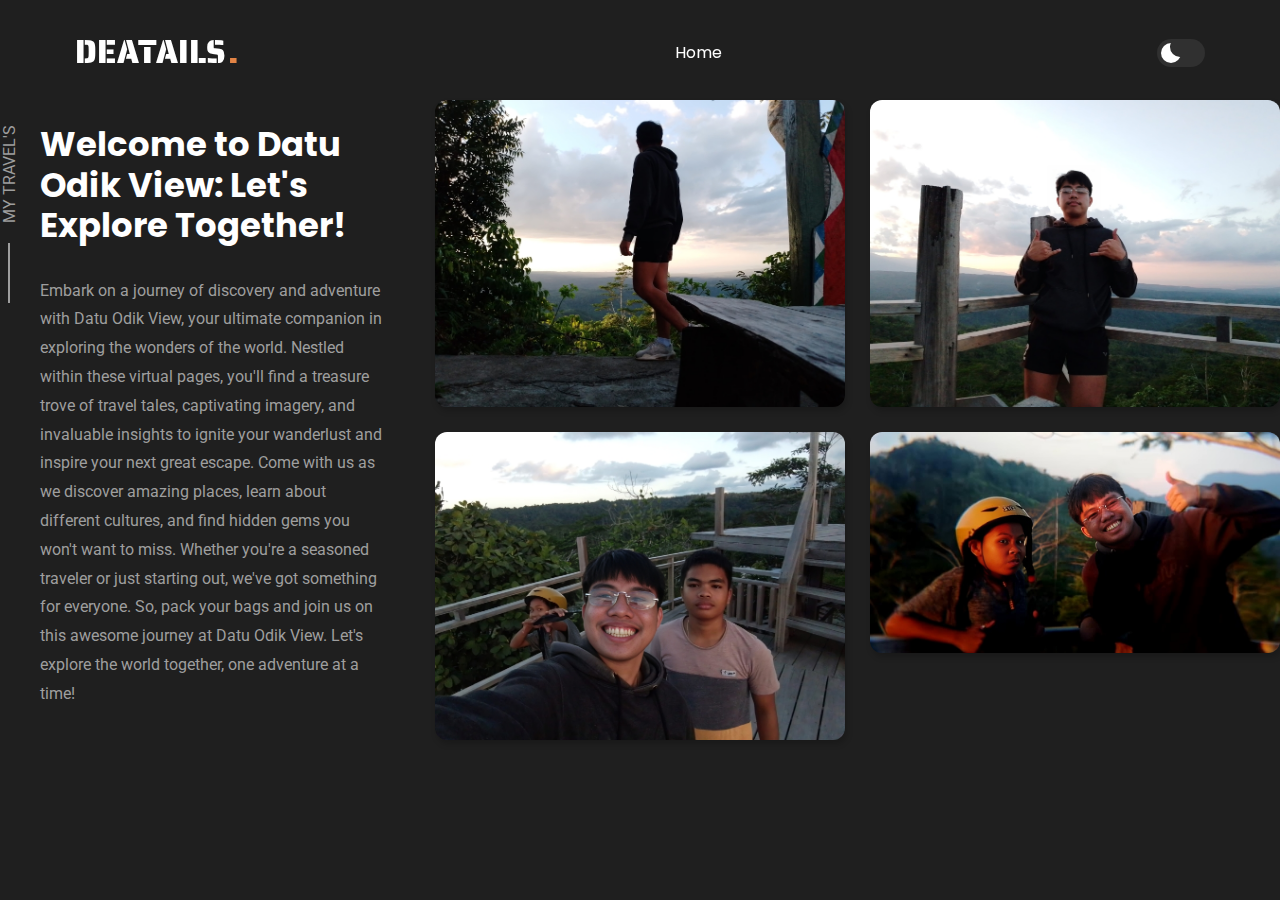
==== details.html @ 802feb9b "Add files via upload" ====
<!DOCTYPE >
<html lang="en">

<head>
    <meta charset="UTF-8">
    <meta http-equiv="X-UA-Compatible" content="IE=edge">
    <meta name="viewport" content="width=device-width, initial-scale=1.0">
    <title>THE FORUM | HCI102</title>

    <!-- 
    - favicon
  -->
    <link rel="shortcut icon" href="./assets/images/log2.png" type="image/svg+xml">

    <!-- 
    - custom css link
  -->
    <link rel="stylesheet" href="./assets/css/details.css">

    <!-- 
    - google font link
  -->
    <link rel="preconnect" href="https://fonts.googleapis.com">
    <link rel="preconnect" href="https://fonts.gstatic.com" crossorigin>
    <link href="https://fonts.googleapis.com/css2?family=Poppins:wght@700&family=Roboto:wght@400;700&family=Saira+Stencil+One&display=swap" rel="stylesheet">

</head>

<body id="top" class="dark_theme">

    <!-- 
    - #HEADER
  -->

    <header class="header" data-header>
        <div class="container">

            <h1 class="h1 logo">
                <a href="#">DEATAILS<span>.</span></a>
            </h1>

            <div class="navbar-actions">

                <!-- <select name="language" id="lang">
          <option value="en">En</option>
          <option value="ar">Ar</option> -->
                </select>

                <button class="theme-btn" aria-label="Change Theme" title="Change Theme" data-theme-btn>
          <span class="icon"></span>
        </button>

            </div>

            <button class="nav-toggle-btn" aria-label="Toggle Menu" title="Toggle Menu" data-nav-toggle-btn>
        <span class="one"></span>
        <span class="two"></span>
        <span class="three"></span>
      </button>

            <nav class="navbar" data-navbar>
                <ul class="navbar-list">

                    <li>
                        <a href="./index.html" class="navbar-link">Home</a>
                    </li>
                    <!-- 
                    <li>
                        <a href="#about" class="navbar-link">About Me</a>
                    </li> -->

                    <!-- <li>
            <a href="#skills" class="navbar-link">Skills.</a>
          </li>

          <li>
            <a href="#portfolio" class="navbar-link">Portfolio.</a>
          </li>

          <li>
            <a href="#contact" class="navbar-link">Contact.</a>
          </li> -->

                </ul>
            </nav>

        </div>
    </header>
    <section class="project" id="portfolio">

        <ul class="project-list">

            <li>
                <div class="project-content section-content">

                    <p class="section-subtitle">My Travel's</p>

                    <h2 class="h3 section-title">Welcome to Datu Odik View: Let's Explore Together!</h2>

                    <p class="section-text">
                        Embark on a journey of discovery and adventure with Datu Odik View, your ultimate companion in exploring the wonders of the world. Nestled within these virtual pages, you'll find a treasure trove of travel tales, captivating imagery, and invaluable insights
                        to ignite your wanderlust and inspire your next great escape. Come with us as we discover amazing places, learn about different cultures, and find hidden gems you won't want to miss. Whether you're a seasoned traveler or just starting
                        out, we've got something for everyone. So, pack your bags and join us on this awesome journey at Datu Odik View. Let's explore the world together, one adventure at a time!
                    </p>

                </div>
            </li>

            <li>
                <a class="project-card">

                    <figure class="card-banner">
                        <img src="./assets/images/ureka1 (1).png" class="w-100" alt="A macintosh on a yellow background.">
                    </figure>

                    <div class="card-content">
                        <h3 class="h4 card-title">EUREKA | DATU ODIK VIEW</h3>

                        <time class="publish-date" datetime="2022-04">April 2024</time>
                    </div>

                </a>
            </li>

            <li>
                <a class="project-card">

                    <figure class="card-banner">
                        <img src="./assets/images/ureka1 (2).png" class="w-100" alt="On a Blue background, a Wacom and a mouse.">
                    </figure>

                    <div class="card-content">
                        <h3 class="h4 card-title">EUREKA | DATU ODIK VIEW</h3>

                        <time class="publish-date" datetime="2022-04">April 2024</time>
                    </div>

                </a>
            </li>

            <li>
                <a class="project-card">

                    <figure class="card-banner">
                        <img src="./assets/images/ureka1 (3).png" class="w-100" alt="A Cassette tape on a mellow apricot background.">
                    </figure>

                    <div class="card-content">
                        <h3 class="h4 card-title">EUREKA | DATU ODIK VIEW</h3>

                        <time class="publish-date" datetime="2022-04">April 2024</time>
                    </div>

                </a>
            </li>

            <li>
                <a class="project-card">

                    <figure class="card-banner">
                        <img src="./assets/images/ureka1 (4).png" class="w-100" alt="Blue digital watch on a dark liver background.">
                    </figure>

                    <div class="card-content">
                        <h3 class="h4 card-title">EUREKA | DATU ODIK VIEW</h3>

                        <time class="publish-date" datetime="2022-04">April 2024</time>
                    </div>

                </a>
            </li>

            <!-- <li>
    <button class="load-more">Load more work</button>
  </li> -->

        </ul>

    </section>
    <script>
        'use strict';

        /**
         * element toggle function
         */

        const elemToggleFunc = function(elem) {
            elem.classList.toggle("active");
        }



        /**
         * header sticky & go to top
         */

        const header = document.querySelector("[data-header]");
        const goTopBtn = document.querySelector("[data-go-top]");

        window.addEventListener("scroll", function() {

            if (window.scrollY >= 10) {
                header.classList.add("active");
                goTopBtn.classList.add("active");
            } else {
                header.classList.remove("active");
                goTopBtn.classList.remove("active");
            }

        });



        /**
         * navbar toggle
         */

        const navToggleBtn = document.querySelector("[data-nav-toggle-btn]");
        const navbar = document.querySelector("[data-navbar]");

        navToggleBtn.addEventListener("click", function() {

            elemToggleFunc(navToggleBtn);
            elemToggleFunc(navbar);
            elemToggleFunc(document.body);

        });



        /**
         * skills toggle
         */

        const toggleBtnBox = document.querySelector("[data-toggle-box]");
        const toggleBtns = document.querySelectorAll("[data-toggle-btn]");
        const skillsBox = document.querySelector("[data-skills-box]");

        for (let i = 0; i < toggleBtns.length; i++) {
            toggleBtns[i].addEventListener("click", function() {

                elemToggleFunc(toggleBtnBox);
                for (let i = 0; i < toggleBtns.length; i++) {
                    elemToggleFunc(toggleBtns[i]);
                }
                elemToggleFunc(skillsBox);

            });
        }



        /**
         * dark & light theme toggle
         */

        const themeToggleBtn = document.querySelector("[data-theme-btn]");

        themeToggleBtn.addEventListener("click", function() {

            elemToggleFunc(themeToggleBtn);

            if (themeToggleBtn.classList.contains("active")) {
                document.body.classList.remove("dark_theme");
                document.body.classList.add("light_theme");

                localStorage.setItem("theme", "light_theme");
            } else {
                document.body.classList.add("dark_theme");
                document.body.classList.remove("light_theme");

                localStorage.setItem("theme", "dark_theme");
            }

        });

        /**
         * check & apply last time selected theme from localStorage
         */

        if (localStorage.getItem("theme") === "light_theme") {
            themeToggleBtn.classList.add("active");
            document.body.classList.remove("dark_theme");
            document.body.classList.add("light_theme");
        } else {
            themeToggleBtn.classList.remove("active");
            document.body.classList.remove("light_theme");
            document.body.classList.add("dark_theme");
        }
    </script>
</body>

</html>
---- assets/css/details.css ----
/*-----------------------------------*\
 * style.css
\*-----------------------------------*/


/**
 * copyright 2022 codewithsadee
 */


/*-----------------------------------*\
 * #CUSTOM PROPERTY
\*-----------------------------------*/

:root {
    /**
   * colors
   */
    --raw-seinna: hsl(24, 74%, 58%);
    --sizzling-sunrise: hsl(51, 95%, 54%);
    --scarlet: hsl(13, 96%, 47%);
    --black: hsl(0, 0%, 0%);
    --white: hsl(0, 0%, 100%);
    /**
   * typography
   */
    --ff-saira-stencil-one: "Saira Stencil One", sans-serif;
    --ff-poppins: 'Poppins', sans-serif;
    --ff-roboto: 'Roboto', sans-serif;
    --fs-1: 2rem;
    --fs-2: calc(1.813rem + 1vw);
    --fs-3: calc(1.313rem + 1vw);
    --fs-4: 1.4rem;
    --fs-5: 1rem;
    --fs-6: 0.813rem;
    --fs-7: 0.75rem;
    --fw-400: 400;
    --fw-700: 700;
    /**
   * transition
   */
    --transition-1: 0.25s ease-in-out;
    /**
   * spacing
   */
    --section-padding: 80px;
    /**
   * radius
   */
    --radius-4: 4px;
    --radius-12: 12px;
}


/*-----------------------------------*\
 * #vid adjust
\*-----------------------------------*/

.vids {
    margin-left: -14em;
    margin-top: -0.90em;
}

@media (min-width: 250px) {
    .vids {
        position: absolute;
        margin-left: -14em;
        margin-top: -5em;
    }
}


/*-----------------------------------*\
 * #THEME COLORS
\*-----------------------------------*/

body.dark_theme {
    --bg-primary: hsl(0, 0%, 12%);
    --bg-secondary: hsl(0, 0%, 19%);
    --color-primary: hsl(0, 0%, 100%);
    --color-secondary: hsl(0, 0%, 62%);
    --card-shadow: hsla(0, 0%, 0%, 0.4);
    --input-bg: hsl(0, 0%, 16%);
    --shadow-1: 10px 10px 40px var(--card-shadow);
}

body.light_theme {
    --bg-primary: hsl(0, 0%, 90%);
    --bg-secondary: hsl(0, 0%, 100%);
    --color-primary: hsl(0, 0%, 12%);
    --color-secondary: hsl(0, 0%, 37%);
    --card-shadow: hsla(0, 0%, 0%, 0.1);
    --input-bg: hsl(0, 0%, 93%);
    --shadow-1: 10px 10px 40px var(--card-shadow);
}


/*-----------------------------------*\
 * #RESET
\*-----------------------------------*/

*,
*::before,
*::after {
    margin: 0;
    padding: 0;
    box-sizing: border-box;
}

li {
    list-style: none;
}

a {
    text-decoration: none;
}

a,
img,
time,
span,
input,
label,
select,
button,
textarea,
ion-icon {
    display: block;
}

input,
button,
select,
textarea {
    background: none;
    border: none;
    font: inherit;
}

button,
select {
    cursor: pointer;
}

input,
textarea {
    width: 100%;
}

ion-icon {
    pointer-events: none;
}

:is(a, button, select) {
    outline-color: var(--scarlet);
    outline-offset: 3px;
}

::selection {
    background: var(--color-primary);
    color: var(--bg-primary);
}

html {
    font-family: var(--ff-roboto);
    scroll-behavior: smooth;
}

body {
    background: var(--bg-primary);
    transition: var(--transition-1);
}

body.active {
    overflow: hidden;
}


/*-----------------------------------*\
 * #REUSED STYLE
\*-----------------------------------*/

.container {
    padding-inline: 10px;
}

.h1 {
    font-size: var(--fs-1);
    line-height: 1.2;
    font-weight: 400;
}

.h2,
.h3,
.h4 {
    color: var(--color-primary);
    font-family: var(--ff-poppins);
    line-height: 1.2;
}

.h2 {
    font-size: var(--fs-2);
}

.h3 {
    font-size: var(--fs-3);
}

.h4 {
    font-size: var(--fs-5);
}

.w-100 {
    width: 100%;
}

.btn {
    max-width: max-content;
    color: var(--color-primary);
    font-weight: var(--fw-700);
    text-transform: uppercase;
    letter-spacing: 0.5px;
    padding: 10px 25px;
    border: 1px solid transparent;
    border-radius: var(--radius-4);
    transition: var(--transition-1);
}

.btn-primary {
    border-color: var(--color-primary);
}

.btn-primary:is(:hover, :focus) {
    background: var(--color-primary);
    color: var(--bg-primary);
}

.btn-secondary {
    background: var(--raw-seinna);
    border-color: var(--raw-seinna);
    color: var(--black);
}

.btn-secondary:is(:hover, :focus) {
    --raw-seinna: hsl(24, 74%, 64%);
}

.section-subtitle {
    position: relative;
    color: var(--color-secondary);
    text-transform: uppercase;
    padding-bottom: 5px;
    margin-bottom: 30px;
}

.section-subtitle::after {
    content: "";
    position: absolute;
    top: 100%;
    left: 0;
    width: 60px;
    height: 2px;
    background: var(--color-secondary);
}

.section-title {
    max-width: 350px;
    margin-bottom: 30px;
}

.section-text {
    color: var(--color-secondary);
    line-height: 1.8;
    margin-bottom: 30px;
}

.tooltip {
    position: absolute;
    top: -40px;
    background: var(--raw-seinna);
    min-width: max-content;
    color: var(--white);
    font-size: 15px;
    font-weight: var(--fw-700);
    padding: 5px 10px;
    border-radius: var(--radius-4);
    box-shadow: var(--shadow-1);
    transform: translateY(-10px);
    opacity: 0;
    pointer-events: none;
    transition: var(--transition-1);
    z-index: 1;
}


/*-----------------------------------*\
 * #HEADER
\*-----------------------------------*/

.header {
    padding-block: 15px;
    position: fixed;
    top: 0;
    left: 0;
    width: 100%;
    transition: var(--transition-1);
    z-index: 4;
}

.header.active {
    padding-block: 12px;
    background: var(--bg-secondary);
    box-shadow: var(--shadow-1);
}

.header .container {
    display: flex;
    justify-content: space-between;
    align-items: center;
    gap: 10px;
}

.logo {
    position: relative;
    min-width: 77px;
    z-index: 2;
}

.logo a {
    color: var(--color-primary);
    font-family: var(--ff-saira-stencil-one);
}

.logo span {
    display: inline-block;
    color: var(--raw-seinna);
    margin-left: 2px;
}

.navbar-actions {
    display: flex;
    align-items: center;
    gap: 15px;
    margin-left: auto;
}

.navbar-actions select {
    color: var(--color-primary);
    width: 45px;
}

.navbar-actions option {
    background: var(--bg-primary);
    color: var(--color-primary);
}

.theme-btn {
    padding: 4px;
    width: 48px;
    background: var(--bg-secondary);
    border-radius: 100px;
    transition: var(--transition-1);
}

.header.active .theme-btn {
    background: var(--bg-primary);
}

.theme-btn .icon {
    position: relative;
    left: 0;
    width: 20px;
    height: 20px;
    border-radius: 50px;
    box-shadow: inset 9px -6px var(--color-primary);
    transition: var(--transition-1);
}

.theme-btn.active .icon {
    left: 20px;
    box-shadow: inset 20px -20px var(--sizzling-sunrise);
}

.nav-toggle-btn {
    position: relative;
    transform: rotate(-55deg);
    transition: var(--transition-1);
    z-index: 2;
}

.nav-toggle-btn.active {
    transform: rotate(-45deg);
}

.nav-toggle-btn span {
    width: 20px;
    height: 2px;
    background: var(--color-primary);
    margin: 5px;
    transition: var(--transition-1);
}

.nav-toggle-btn :is(.one, .three) {
    width: 10px;
}

.nav-toggle-btn .one {
    margin-left: auto;
    transform-origin: left;
}

.nav-toggle-btn .three {
    transform-origin: right;
}

.nav-toggle-btn.active .one {
    transform: rotate(90deg) translateX(-3px);
}

.nav-toggle-btn.active .three {
    transform: rotate(90deg) translateX(3px);
}

.navbar {
    position: fixed;
    background: var(--bg-secondary);
    top: 100%;
    left: 0;
    width: 100%;
    height: 100%;
    display: grid;
    place-items: center;
    visibility: hidden;
    transition: 0.75s cubic-bezier(0.71, 0.01, 0.24, 0.99);
    transition-delay: 0.5s;
    z-index: 1;
}

.navbar.active {
    top: 0;
    visibility: visible;
    transition-delay: 0s;
}

.navbar-list>li {
    margin-block: 20px;
    padding-inline: 50px;
    overflow: hidden;
}

.navbar-link {
    position: relative;
    width: max-content;
    margin-inline: auto;
    color: var(--color-primary);
    font-family: var(--ff-poppins);
    font-size: var(--fs-1);
    padding: 10px;
    transform: translateY(50px);
    transition: 0.75s cubic-bezier(0.68, -0.55, 0.27, 2);
}

.navbar.active .navbar-link {
    transform: translateY(0);
    transition-delay: 0.5s;
}

.navbar-link::before {
    content: "";
    position: absolute;
    top: 50%;
    transform: translateY(-50%);
    left: 0;
    height: 5px;
    width: 0;
    background: var(--raw-seinna);
    transition: var(--transition-1);
}

.navbar-link:is(:hover, :focus)::before {
    width: 100%;
}


/*-----------------------------------*\
 * #HERO
\*-----------------------------------*/

main {
    overflow-x: hidden;
}

.hero {
    min-height: 100vh;
    display: flex;
    flex-direction: column;
    justify-content: center;
    align-items: center;
    padding-top: 115px;
    margin-bottom: var(--section-padding);
}

.hero-banner {
    max-width: 500px;
    width: 125%;
    margin-bottom: 30px;
}

:is(.hero-social-list, .scroll-down) {
    display: none;
}

.hero-content {
    max-width: 450px;
}

.hero-title {
    text-align: center;
    margin-bottom: 30px;
}

.hero .btn-primary {
    margin-inline: auto;
}


/*-----------------------------------*\
 * #STATS
\*-----------------------------------*/

.stats {
    padding-block: var(--section-padding);
}

.stats-list {
    display: grid;
    gap: 30px;
}

.stats-card {
    background: var(--bg-secondary);
    display: flex;
    align-items: center;
    gap: 10px;
    padding: 25px;
    border-radius: var(--radius-12);
    box-shadow: var(--shadow-1);
    transition: var(--transition-1);
}

.stats-card:is(:hover, :focus) {
    transform: translateY(-5px);
}

.stats-card .card-icon {
    background: var(--raw-seinna);
    width: 60px;
    height: 60px;
    display: grid;
    place-items: center;
    border-radius: 50%;
}

.stats-card .card-icon img {
    width: 70%;
    filter: invert(1);
}

.stats-card .card-title {
    width: calc(100% - 95px);
    color: var(--raw-seinna);
    text-align: center;
}

.stats-card .card-title strong {
    display: block;
    color: var(--color-primary);
    font-size: initial;
    line-height: 1.3;
    margin-top: 5px;
}

.stats-card>ion-icon {
    color: var(--color-secondary);
}


/*-----------------------------------*\
 * #ABOUT
\*-----------------------------------*/

.about {
    padding-block: var(--section-padding);
}

.about-banner {
    max-width: 400px;
    margin-inline: auto;
    margin-bottom: 80px;
}

.about .btn {
    max-width: unset;
    width: 100%;
}

.about .btn-secondary {
    margin-bottom: 10px;
}


/*-----------------------------------*\
 * #SKILLS
\*-----------------------------------*/

.skills {
    padding-block: var(--section-padding);
}

.skills-content {
    margin-bottom: 50px;
}

.skills-toggle {
    background: var(--bg-secondary);
    position: relative;
    width: max-content;
    margin-inline: auto;
    display: flex;
    align-items: center;
    padding: 5px;
    border-radius: 100px;
    box-shadow: var(--shadow-1);
    z-index: 1;
}

.skills-toggle::before {
    content: "";
    position: absolute;
    top: 5px;
    left: 5px;
    bottom: 5px;
    width: 93px;
    background: var(--raw-seinna);
    border-radius: 100px;
    transition: var(--transition-1);
    z-index: -1;
}

.skills-toggle.active::before {
    left: 110px;
    width: 100px;
}

.toggle-btn {
    color: var(--color-primary);
    font-family: var(--ff-poppins);
    padding: 5px 25px;
    transition: var(--transition-1);
}

.toggle-btn.active {
    color: var(--white);
}

.skills-box.active .skills-list,
.skills-box .tools-list {
    display: none;
}

.skills-box .skills-list,
.skills-box.active .tools-list {
    display: flex;
    flex-wrap: wrap;
    justify-content: center;
    align-items: center;
    gap: 10px;
    animation: fadeIn 0.5s ease-out forwards;
}

@keyframes fadeIn {
    0% {
        opacity: 0;
    }
    100% {
        opacity: 1;
    }
}

.skill-card {
    position: relative;
    background: var(--bg-secondary);
    width: 80px;
    height: 80px;
    display: grid;
    place-items: center;
    border-radius: var(--radius-12);
    box-shadow: var(--shadow-1);
    cursor: help;
}

.skill-card:hover .tooltip {
    transform: translateY(0);
    opacity: 1;
}


/*-----------------------------------*\
 * #PROJECT
\*-----------------------------------*/

.project {
    padding-block: var(--section-padding);
}

.project-list>li {
    margin-bottom: 25px;
}

.project-card {
    position: relative;
    overflow: hidden;
    border-radius: var(--radius-12);
    box-shadow: 2px 4px 6px hsla(0, 0%, 0%, 0.2);
}

.project-card::after {
    content: "";
    position: absolute;
    inset: 0;
    border-radius: inherit;
    transition: var(--transition-1);
}

.project-card:is(:hover, :focus)::after {
    background: hsla(0, 0%, 100%, 0.1);
    backdrop-filter: blur(0.5px);
}

.project-card .card-content {
    position: absolute;
    bottom: 0;
    left: 0;
    width: 100%;
    padding: 20px;
}

.project-card .card-title {
    margin-bottom: 10px;
}

.project-card :is(.card-title, .publish-date) {
    background: var(--bg-primary);
    padding: 6px 12px;
    width: max-content;
    box-shadow: var(--shadow-1);
    transform: translateY(20px);
    opacity: 0;
    transition: var(--transition-1);
}

.project-card .publish-date {
    font-size: var(--fs-6);
    color: var(--color-primary);
    transition-delay: 0s;
}

.project-card:is(:hover, :focus) :is(.card-title, .publish-date) {
    transform: translateY(0);
    opacity: 1;
}

.project-card:is(:hover, :focus) .publish-date {
    transition-delay: 0.1s;
}

.load-more {
    font-size: var(--fs-4);
    color: var(--raw-seinna);
    text-decoration: underline;
    margin-inline: auto;
}


/*-----------------------------------*\
 * #CONTACT
\*-----------------------------------*/

.contact {
    padding-block: var(--section-padding);
}

.contact-content {
    margin-bottom: 50px;
}

.contact-list-item {
    display: flex;
    align-items: flex-start;
    gap: 15px;
    margin-bottom: 20px;
}

.contact-item-icon {
    font-size: 25px;
    color: var(--color-primary);
}

.contact-item-icon ion-icon {
    --ionicon-stroke-width: 40px;
}

.contact-item-title {
    margin-bottom: 10px;
}

.contact-list-item .contact-info {
    color: var(--color-secondary);
    font-style: normal;
    line-height: 1.6;
    transition: var(--transition-1);
}

.contact-info:not(address):is(:hover, :focus) {
    color: var(--color-primary);
}

.contac-social-list {
    display: flex;
    flex-wrap: wrap;
    justify-content: flex-start;
    align-items: center;
    gap: 15px;
    padding-inline: 40px;
}

.contact-social-link {
    position: relative;
    background: var(--color-primary);
    color: var(--bg-primary);
    width: 35px;
    height: 35px;
    display: grid;
    place-items: center;
    border-radius: 50%;
    transition: var(--transition-1);
}

.contact-social-link:is(:hover, :focus) {
    background: var(--raw-seinna);
    color: var(--white);
}

.contact-social-link:is(:hover, :focus) .tooltip {
    transform: translateY(0);
    opacity: 1;
}

.contact-form {
    background: var(--bg-secondary);
    padding: 20px;
    border-radius: var(--radius-12);
    box-shadow: var(--shadow-1);
}

.form-wrapper {
    margin-bottom: 25px;
}

.form-label {
    color: var(--color-primary);
    font-size: var(--fs-7);
    font-family: var(--ff-poppins);
    margin-bottom: 8px;
    margin-left: 5px;
}

.input-wrapper {
    position: relative;
}

.input-field {
    background: var(--input-bg);
    color: var(--raw-seinna);
    padding: 10px;
    padding-left: 40px;
    border-radius: var(--radius-12);
    transition: var(--transition-1);
}

.input-wrapper ion-icon {
    position: absolute;
    top: 10px;
    left: 10px;
    color: var(--color-secondary);
    font-size: 20px;
    transition: var(--transition-1);
}

textarea.input-field {
    min-height: 60px;
    height: 120px;
    max-height: 200px;
    resize: vertical;
}

.input-field:focus {
    outline: 1px solid;
}

.input-field:focus+ion-icon {
    color: var(--raw-seinna);
}

.contact .btn-primary {
    max-width: unset;
    width: 100%;
    background: var(--color-primary);
    color: var(--bg-primary);
}


/*-----------------------------------*\
 * #FOOTER
\*-----------------------------------*/

.footer {
    background: var(--bg-secondary);
    padding-block: 20px;
    text-align: center;
    box-shadow: var(--shadow-1);
}

.footer .logo {
    margin-bottom: 15px;
}

.copyright {
    color: var(--color-secondary);
    line-height: 1.6;
}

.copyright a {
    display: inline-block;
    color: var(--raw-seinna);
}


/*-----------------------------------*\
 * #GO TO TOP
\*-----------------------------------*/

.go-top {
    position: fixed;
    bottom: 25px;
    right: 25px;
    width: 45px;
    height: 45px;
    display: grid;
    place-items: center;
    font-size: 20px;
    color: var(--color-primary);
    border: 2px solid var(--color-primary);
    border-radius: 50%;
    opacity: 0;
    pointer-events: none;
    transform: translateY(10px);
    transition: var(--transition-1);
    z-index: 2;
}

.go-top.active {
    opacity: 1;
    pointer-events: all;
    transform: translateY(0);
}


/*-----------------------------------*\
 * #MEDIA QUERIES
\*-----------------------------------*/


/**
 * responsive for larger than 550px screen
 */

@media (min-width: 550px) {
    /**
   * REUSED STYLE
   */
    .container {
        max-width: 550px;
        margin-inline: auto;
    }
    .section-title {
        max-width: 380px;
    }
    /**
   * PROJECT
   */
    .project-list {
        column-count: 2;
        column-gap: 25px;
    }
    .project-list>li:first-child {
        column-span: all;
    }
}


/**
 * responsive for larger than 768px screen
 */

@media (min-width: 768px) {
    /**
   * REUSED STYLE
   */
    .container {
        max-width: 720px;
    }
    .section-title {
        max-width: 430px;
    }
    /**
   * STATS
   */
    .stats-list {
        grid-template-columns: 1fr 1fr;
    }
    /**
   * ABOUT
   */
    .btn-group {
        display: flex;
        justify-content: flex-start;
        align-items: center;
        gap: 20px;
    }
    .about .btn {
        max-width: max-content;
    }
    .about .btn-secondary {
        margin-bottom: 0;
    }
    /**
   * CONTACT
   */
    .contact-form {
        max-width: 450px;
        margin-inline: auto;
    }
}


/**
 * responsive for larger than 992px screen
 */

@media (min-width: 992px) {
    /**
   * CUSTOM PROPERTY
   */
     :root {
        /**
     * typography
     */
        --fs-2: 3rem;
        /**
     * spacing
     */
        --section-padding: 100px;
    }
    /**
   * REUSED STYLE
   */
    .container {
        max-width: 980px;
    }
    .section-content {
        position: relative;
        padding-left: 40px;
    }
    .section-subtitle {
        position: absolute;
        top: 0;
        left: 0;
        transform: rotate(0.75turn) translateX(-100%);
        transform-origin: left top;
        margin-bottom: 0;
    }
    .section-subtitle::after {
        top: 8px;
        left: auto;
        right: calc(100% + 20px);
    }
    /**
   * HEADER
   */
    .header {
        padding-block: 30px;
    }
    .header.active {
        padding-block: 15px;
    }
    .navbar-actions {
        order: 1;
        margin-left: 0;
    }
    .nav-toggle-btn {
        display: none;
    }
    .navbar {
        all: unset;
    }
    .navbar-link {
        transform: translateY(0);
        font-size: unset;
        padding-inline: 5px;
    }
    .navbar-list>li {
        margin: 0;
        padding: 0;
        overflow: visible;
    }
    .navbar-list {
        display: flex;
        justify-content: center;
        align-items: center;
        gap: 20px;
    }
    .navbar-link::before {
        height: 2px;
    }
    /**
   * HERO
   */
    .hero {
        position: relative;
        padding-top: 0;
        height: 100vh;
    }
    .hero-banner {
        max-width: unset;
        height: 100%;
        margin-bottom: 0;
    }
    .hero img {
        height: 100%;
        width: auto;
        margin-inline: auto;
    }
    .hero-content {
        --color-primary: var(--white);
        position: absolute;
        top: 50%;
        filter: drop-shadow(2px 4px 10px var(--black));
    }
    .hero .btn-primary:is(:hover, :focus) {
        color: hsl(0, 0%, 12%);
    }
    .hero-social-list {
        display: block;
        position: absolute;
        bottom: 92px;
        left: -30px;
    }
    .hero-social-list::after {
        content: "";
        position: absolute;
        bottom: -40px;
        left: 13px;
        width: 2px;
        height: 30px;
        background: var(--color-secondary);
    }
    .hero-social-link {
        position: relative;
        color: var(--color-secondary);
        margin-block: 5px;
        padding: 5px;
        font-size: 18px;
        transition: var(--transition-1);
    }
    .hero-social-link:is(:hover, :focus) {
        color: var(--color-primary);
    }
    .hero-social-link .tooltip {
        --trans-x: 10px;
        left: calc(100% + 10px);
        top: 50%;
        transform: translateY(-50%) translateX(var(--trans-x));
    }
    .hero-social-link:is(:hover, :focus) .tooltip {
        --trans-x: 0;
        opacity: 1;
    }
    .scroll-down {
        display: block;
        position: absolute;
        bottom: 80px;
        right: -30px;
        color: var(--color-secondary);
        font-size: 1.125rem;
        text-transform: uppercase;
        transform: rotate(90deg);
        transform-origin: top right;
    }
    .scroll-down::after {
        content: "";
        position: absolute;
        top: 8px;
        right: -50px;
        width: 30px;
        height: 2px;
        background: var(--color-secondary);
    }
    /**
   * STATS
   */
    .stats-list {
        grid-template-columns: repeat(3, 1fr);
    }
    .stats-card {
        height: 100%;
    }
    /**
   * ABOUT
   */
    .about {
        display: grid;
        grid-template-columns: 1fr 1fr;
        align-items: center;
        gap: 30px;
    }
    .about-banner {
        margin-bottom: 0;
    }
    /**
   * SKILLS
   */
    .skills {
        display: grid;
        grid-template-columns: 1fr 1fr;
        align-items: center;
        gap: 50px;
    }
    .skills-content {
        margin-bottom: 0;
    }
    .skills-toggle {
        margin-inline: 0;
    }
    /**
   * PROJECT
   */
    .project-list {
        column-count: 3;
    }
    .project-list>li:first-child {
        column-span: unset;
        margin: 25px;
        margin-left: 0;
    }
    /**
   * CONTACT
   */
    .contact {
        display: grid;
        grid-template-columns: 1fr 1fr;
        gap: 30px;
    }
    .contact-content {
        margin-bottom: 0;
    }
    .contact-form {
        width: 100%;
    }
    .contact-list {
        margin-left: -40px;
    }
    /**
   * FOOTER
   */
    .footer .container {
        display: flex;
        justify-content: space-between;
        align-items: center;
    }
    .footer .logo {
        margin-bottom: 0;
    }
}


/**
 * responsive for larger than 1200px screen
 */

@media (min-width: 1200px) {
    /**
   * REUSED STYLE
   */
    .container {
        max-width: 1150px;
    }
    .section-title {
        max-width: 460px;
    }
    /**
   * HERO
   */
    .hero-social-list {
        left: -80px;
    }
    .scroll-down {
        right: -80px;
    }
    /**
   * ABOUT
   */
    .about-banner {
        max-width: 450px;
    }
}
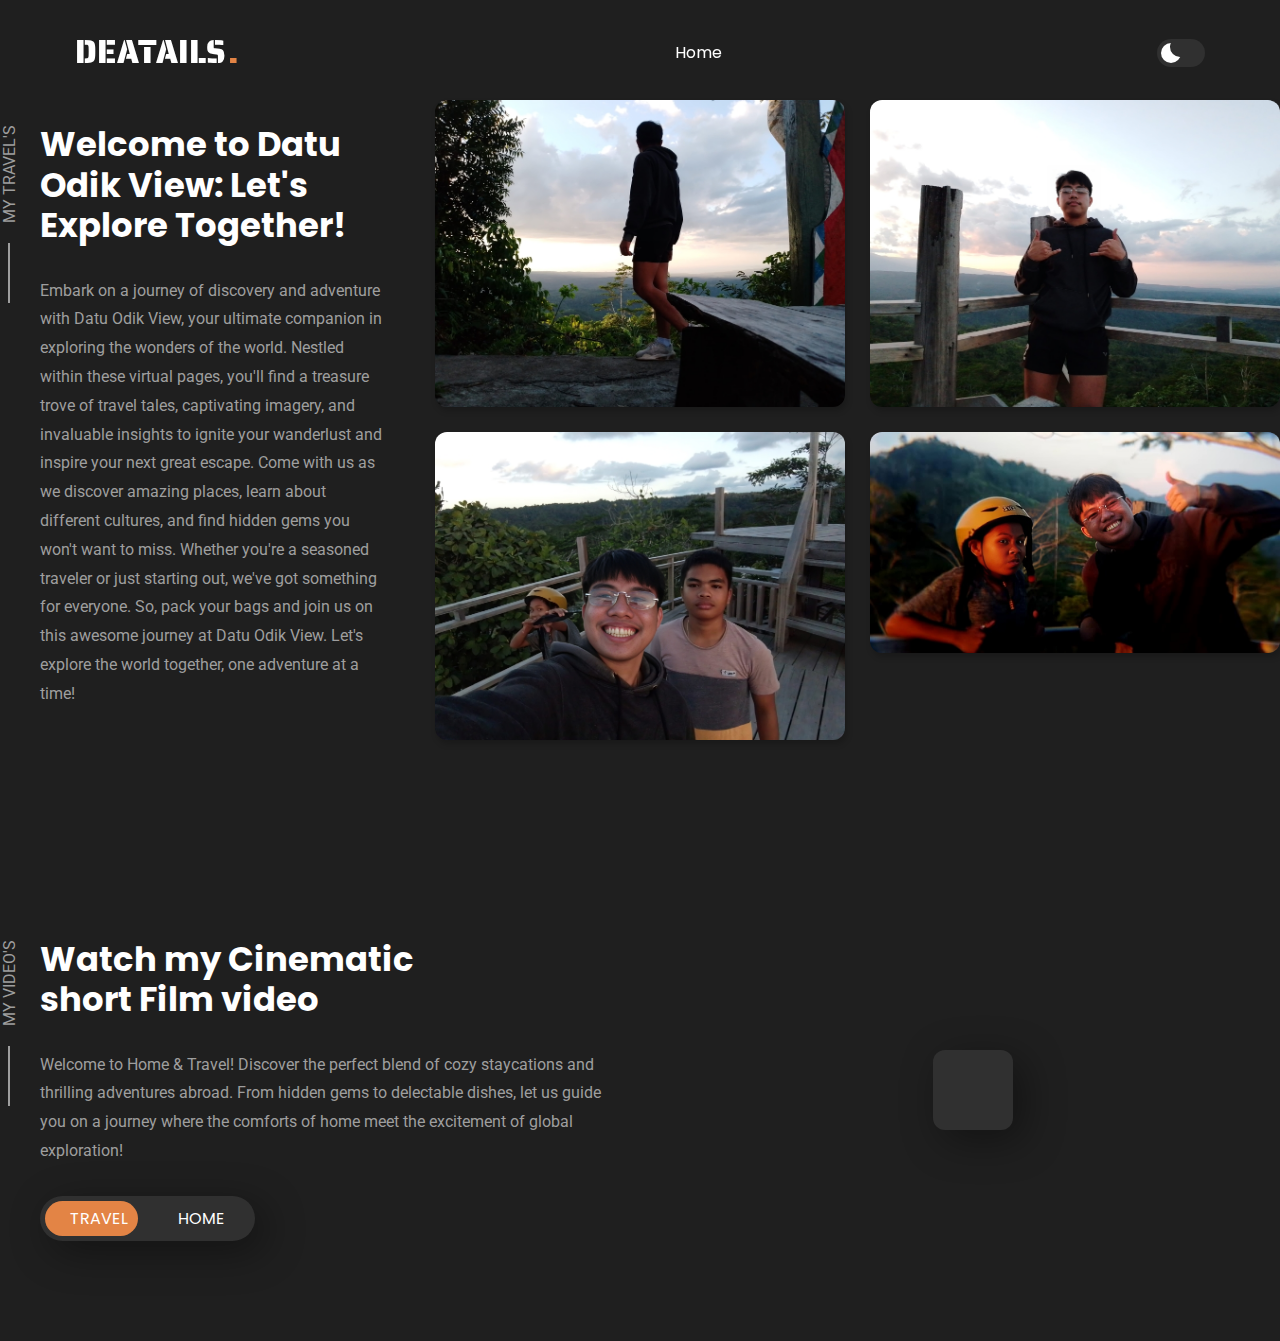
==== commit 57555470: "details.html" ====
--- a/details.html
+++ b/details.html
@@ -175,6 +175,284 @@
   </li> -->
 
         </ul>
+
+    </section>
+    <section class="skills" id="skills">
+
+        <div class="skills-content section-content">
+
+            <p class="section-subtitle">My Video's</p>
+
+            <h2 class="h3 section-title">Watch my Cinematic short Film video</h2>
+
+            <p class="section-text">
+                Welcome to Home & Travel! Discover the perfect blend of cozy staycations and thrilling adventures abroad. From hidden gems to delectable dishes, let us guide you on a journey where the comforts of home meet the excitement of global exploration!
+            </p>
+
+            <div class="skills-toggle" data-toggle-box>
+                <button class="toggle-btn active" data-toggle-btn>TRAVEL</button>
+
+                <button class="toggle-btn" data-toggle-btn>HOME</button>
+            </div>
+
+        </div>
+
+        <div class="skills-box" data-skills-box>
+
+            <ul class="skills-list">
+
+                <li>
+                    <div class="skill-card">
+                        <!-- <div class="tooltip">E U R E K A</div> -->
+
+                        <div class="card-icon">
+                            <div class="vids">
+                                <iframe src="https://www.facebook.com/plugins/video.php?height=317&href=https%3A%2F%2Fwww.facebook.com%2F100070123092446%2Fvideos%2F1108598703667441%2F&show_text=false&width=560&t=0" width="560" height="317" style="border:none;overflow:hidden" scrolling="no"
+                                    frameborder="0" allowfullscreen="true" allow="autoplay; clipboard-write; encrypted-media; picture-in-picture; web-share" allowFullScreen="true"></iframe>
+                            </div>
+                        </div>
+                    </div>
+                </li>
+
+                <!-- <li>
+                    <div class="skill-card">
+                        <div class="tooltip">CSS3</div>
+
+                        <div class="card-icon">
+                            <img src="./assets/images/css3.png" alt="CSS3 logo">
+                        </div>
+                    </div>
+                </li>
+
+                <li>
+                    <div class="skill-card">
+                        <div class="tooltip">JavaScript</div>
+
+                        <div class="card-icon">
+                            <img src="./assets/images/javascript.png" alt="JavaScript logo">
+                        </div>
+                    </div>
+                </li>
+
+                <li>
+                    <div class="skill-card">
+                        <div class="tooltip">TypeScript</div>
+
+                        <div class="card-icon">
+                            <img src="./assets/images/typescript.png" alt="TypeScript logo">
+                        </div>
+                    </div>
+                </li>
+
+                <li>
+                    <div class="skill-card">
+                        <div class="tooltip">jQuery</div>
+
+                        <div class="card-icon">
+                            <img src="./assets/images/jquery.png" alt="jQuery logo">
+                        </div>
+                    </div>
+                </li>
+
+                <li>
+                    <div class="skill-card">
+                        <div class="tooltip">Bootstrap</div>
+
+                        <div class="card-icon">
+                            <img src="./assets/images/bootstrap.png" alt="Bootstrap logo">
+                        </div>
+                    </div>
+                </li>
+
+                <li>
+                    <div class="skill-card">
+                        <div class="tooltip">Angular</div>
+
+                        <div class="card-icon">
+                            <img src="./assets/images/angular.png" alt="Angular logo">
+                        </div>
+                    </div>
+                </li>
+
+                <li>
+                    <div class="skill-card">
+                        <div class="tooltip">React</div>
+
+                        <div class="card-icon">
+                            <img src="./assets/images/react.png" alt="React logo">
+                        </div>
+                    </div>
+                </li>
+
+                <li>
+                    <div class="skill-card">
+                        <div class="tooltip">Vue</div>
+
+                        <div class="card-icon">
+                            <img src="./assets/images/vue.png" alt="Vue logo">
+                        </div>
+                    </div>
+                </li>
+
+                <li>
+                    <div class="skill-card">
+                        <div class="tooltip">Firebase</div>
+
+                        <div class="card-icon">
+                            <img src="./assets/images/firebase.png" alt="Firebase logo">
+                        </div>
+                    </div>
+                </li>
+
+                <li>
+                    <div class="skill-card">
+                        <div class="tooltip">PugJs</div>
+
+                        <div class="card-icon">
+                            <img src="./assets/images/pugjs.png" alt="PugJs logo">
+                        </div>
+                    </div>
+                </li>
+
+                <li>
+                    <div class="skill-card">
+                        <div class="tooltip">SASS</div>
+
+                        <div class="card-icon">
+                            <img src="./assets/images/sass.png" alt="SASS logo">
+                        </div>
+                    </div>
+                </li> -->
+
+            </ul>
+
+            <ul class="tools-list">
+
+                <li>
+                    <div class="skill-card">
+                        <!-- <div class="tooltip">TAP-POIKA</div> -->
+
+                        <div class="card-icon">
+                            <div class="vids">
+                                <iframe src="https://www.facebook.com/plugins/video.php?height=317&href=https%3A%2F%2Fwww.facebook.com%2F100070123092446%2Fvideos%2F1696423850893456%2F&show_text=false&width=560&t=0" width="560" height="317" style="border:none;overflow:hidden" scrolling="no" frameborder="0" allowfullscreen="true" allow="autoplay; clipboard-write; encrypted-media; picture-in-picture; web-share" allowFullScreen="true"></iframe>
+                            </div>
+                        </div>
+                    </div>
+                </li>
+
+                <!-- <li>
+                    <div class="skill-card">
+                        <div class="tooltip">Gulp</div>
+
+                        <div class="card-icon">
+                            <img src="./assets/images/gulp.png" alt="Gulp logo">
+                        </div>
+                    </div>
+                </li>
+
+                <li>
+                    <div class="skill-card">
+                        <div class="tooltip">Webpack</div>
+
+                        <div class="card-icon">
+                            <img src="./assets/images/webpack.png" alt="Webpack logo">
+                        </div>
+                    </div>
+                </li>
+
+                <li>
+                    <div class="skill-card">
+                        <div class="tooltip">Git</div>
+
+                        <div class="card-icon">
+                            <img src="./assets/images/git.png" alt="Git logo">
+                        </div>
+                    </div>
+                </li>
+
+                <li>
+                    <div class="skill-card">
+                        <div class="tooltip">Npm</div>
+
+                        <div class="card-icon">
+                            <img src="./assets/images/npm.png" alt="Npm logo">
+                        </div>
+                    </div>
+                </li>
+
+                <li>
+                    <div class="skill-card">
+                        <div class="tooltip">Command Line</div>
+
+                        <div class="card-icon">
+                            <img src="./assets/images/command.png" alt="Command Line logo">
+                        </div>
+                    </div>
+                </li>
+
+                <li>
+                    <div class="skill-card">
+                        <div class="tooltip">VS Code</div>
+
+                        <div class="card-icon">
+                            <img src="./assets/images/vs-code.png" alt="VS Code logo">
+                        </div>
+                    </div>
+                </li>
+
+                <li>
+                    <div class="skill-card">
+                        <div class="tooltip">Trello</div>
+
+                        <div class="card-icon">
+                            <img src="./assets/images/trello.png" alt="Trello logo">
+                        </div>
+                    </div>
+                </li>
+
+                <li>
+                    <div class="skill-card">
+                        <div class="tooltip">ClickUp</div>
+
+                        <div class="card-icon">
+                            <img src="./assets/images/clickup.png" alt="ClickUp logo">
+                        </div>
+                    </div>
+                </li>
+
+                <li>
+                    <div class="skill-card">
+                        <div class="tooltip">Slack</div>
+
+                        <div class="card-icon">
+                            <img src="./assets/images/slack.png" alt="Slack logo">
+                        </div>
+                    </div>
+                </li>
+
+                <li>
+                    <div class="skill-card">
+                        <div class="tooltip">Photoshop</div>
+
+                        <div class="card-icon">
+                            <img src="./assets/images/photoshop.png" alt="Photoshop logo">
+                        </div>
+                    </div>
+                </li>
+
+                <li>
+                    <div class="skill-card">
+                        <div class="tooltip">Adobe XD</div>
+
+                        <div class="card-icon">
+                            <img src="./assets/images/adobe-xd.png" alt="Adobe XD logo">
+                        </div>
+                    </div>
+                </li> -->
+
+            </ul>
+
+        </div>
 
     </section>
     <script>
@@ -290,4 +568,4 @@
     </script>
 </body>
 
-</html>+</html>
